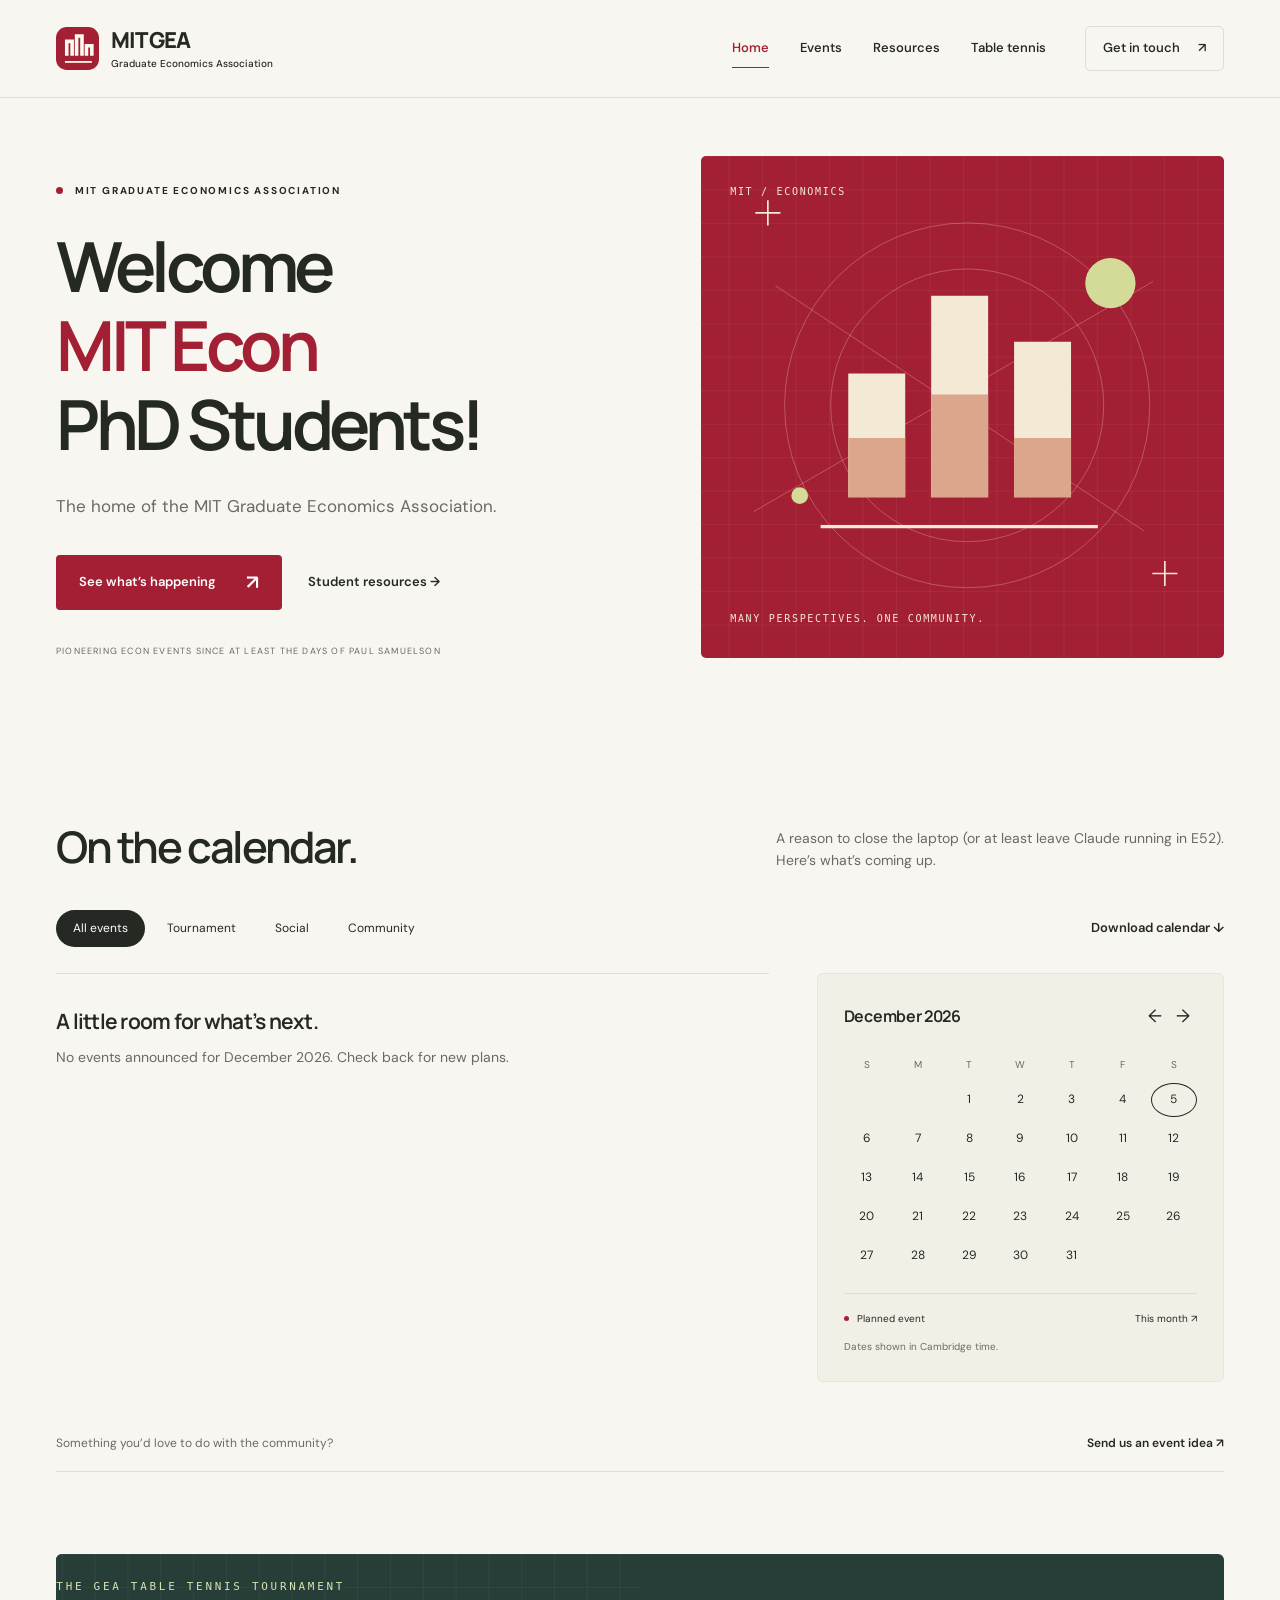
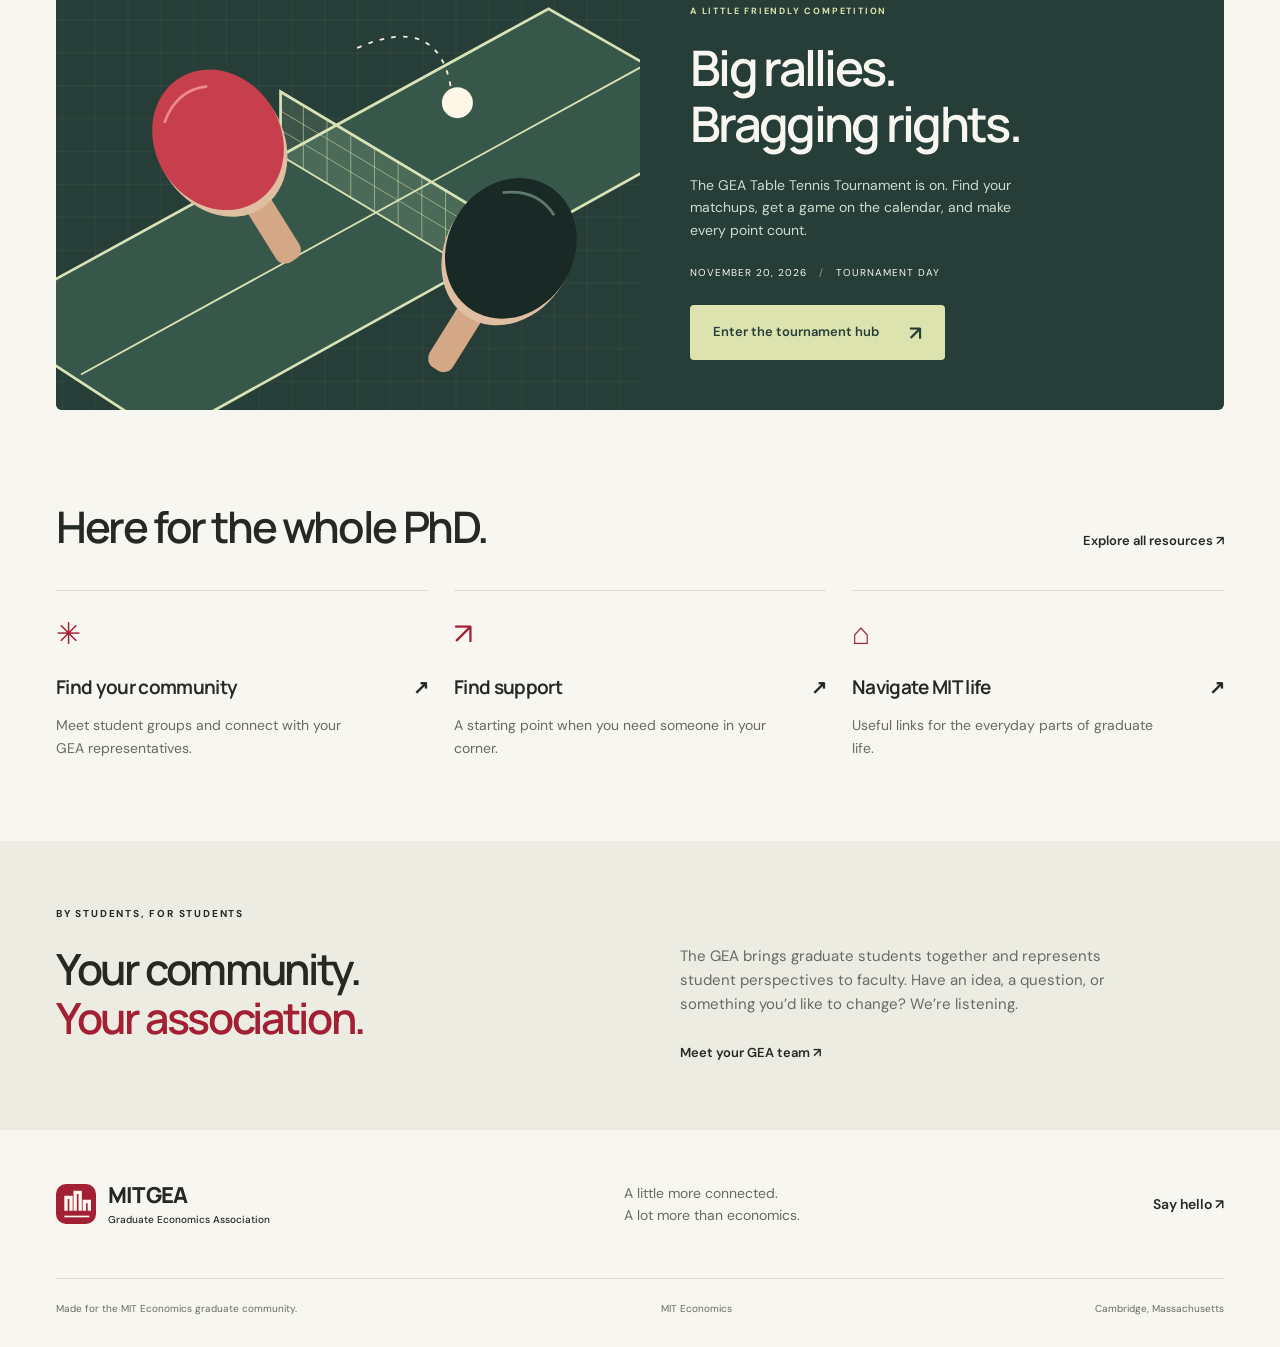
==== index.html @ 3aba7ceb "Made the initial website" ====
<!doctype html><html lang="en"><head><meta charset="utf-8"><meta name="viewport" content="width=device-width,initial-scale=1"><meta name="theme-color" content="#a31f34"><title>A community beyond the classroom | MIT GEA</title><meta name="description" content="Events, connections, and resources for the MIT Economics graduate community."><link rel="icon" href="assets/mark.svg" type="image/svg+xml"><link rel="stylesheet" href="assets/style.css"><script src="assets/app.js" defer></script></head><body><a class="skip" href="#main-content">Skip to content</a><header class="site-header"><a class="brand" href="index.html" aria-label="MIT GEA home"><img src="assets/mark.svg" width="43" height="43" alt=""><span>MIT GEA<small>Graduate Economics Association</small></span></a><button class="menu-toggle" aria-expanded="false" aria-controls="main-nav">Menu <span>＋</span></button><nav id="main-nav" aria-label="Main navigation"><a href="index.html" aria-current="page">Home</a><a href="index.html#events" >Events</a><a href="resources.html" >Resources</a><a href="table-tennis.html" >Table tennis</a><a class="nav-contact" href="mailto:gea-officers@mit.edu">Get in touch <span>↗</span></a></nav></header><main id="main-content"><section class="hero wrap"><div class="hero-copy"><p class="eyebrow"><span class="dot"></span> MIT GRADUATE ECONOMICS ASSOCIATION</p><h1>Welcome<br><em>MIT Econ</em><br>PhD Students!</h1><p class="lead">The home of the MIT Graduate Economics Association.</p><div class="actions"><a class="button" href="#events">See what’s happening <span>↗</span></a><a class="text-link" href="resources.html">Student resources →</a></div><div class="hero-foot"><span>PIONEERING ECON EVENTS SINCE AT LEAST THE DAYS OF PAUL SAMUELSON</span><span></span></div></div><div class="hero-art"><img src="assets/community.svg" alt="Three rising ivory columns connected by orbital lines on MIT red"></div></section>
    <!-- <div class="ticker"><span>YOUR PEOPLE.</span><i>✳</i><span>YOUR PLANS.</span><i>✳</i><span>YOUR PLACE AT MIT.</span><i>✳</i><span>THE GEA.</span><i>✳</i></div> -->

<section class="wrap section" id="events"><div class="section-heading"><div><p class="eyebrow"></p><h2>On the calendar.</h2></div><p>A reason to close the laptop (or at least leave Claude running in E52).<br>Here’s what’s coming up.</p></div><div class="calendar-toolbar"><div class="filter-group" role="group" aria-label="Filter events"><button data-filter="all" aria-pressed="true">All events</button><button data-filter="tournament" aria-pressed="false">Tournament</button><button data-filter="social" aria-pressed="false">Social</button><button data-filter="community" aria-pressed="false">Community</button></div><button class="text-link" id="download-calendar">Download calendar ↓</button></div><div class="events-layout"><div id="event-list" aria-live="polite"><p>Loading events…</p></div><aside class="calendar-panel" aria-label="Event calendar"><div class="month-nav"><h3 id="calendar-month"></h3><div><button id="previous-month" aria-label="Previous month">←</button><button id="next-month" aria-label="Next month">→</button></div></div><div class="weekdays" aria-hidden="true"><span>S</span><span>M</span><span>T</span><span>W</span><span>T</span><span>F</span><span>S</span></div><div id="calendar-grid"></div><div class="calendar-key"><span class="dot"></span> Planned event <button id="reset-month">This month ↗</button></div><p class="calendar-note">Dates shown in Cambridge time.</p></aside></div><noscript><p>JavaScript is needed for the interactive calendar. <a href="table-tennis.html">View tournament dates and details →</a></p></noscript><div class="idea-row"><span>Something you’d love to do with the community?</span><a href="mailto:gea-officers@mit.edu?subject=GEA%20event%20idea">Send us an event idea ↗</a></div></section>
<section class="feature wrap"><div class="feature-image"><img src="assets/table-tennis.svg" alt="Red and black paddles facing off across an illustrated green table tennis table" loading="lazy"></div><div class="feature-copy"><p class="eyebrow">A LITTLE FRIENDLY COMPETITION</p><h2>Big rallies.<br>Bragging rights.</h2><p>The GEA Table Tennis Tournament is on. Find your matchups, get a game on the calendar, and make every point count.</p><div class="feature-date">NOVEMBER 20, 2026 <span> / </span> TOURNAMENT DAY</div><a class="button light" href="table-tennis.html">Enter the tournament hub <span>↗</span></a></div></section>
<section class="wrap section"><div class="section-heading"><div><h2>Here for the whole PhD.</h2></div><a class="text-link" href="resources.html">Explore all resources ↗</a></div><div class="resource-preview"><a href="resources.html#community"><span class="tile-icon">✳</span><h3>Find your community <span>↗</span></h3><p>Meet student groups and connect with your GEA representatives.</p></a><a href="resources.html#support"><span class="tile-icon">↗</span><h3>Find support <span>↗</span></h3><p>A starting point when you need someone in your corner.</p></a><a href="resources.html#life"><span class="tile-icon">⌂</span><h3>Navigate MIT life <span>↗</span></h3><p>Useful links for the everyday parts of graduate life.</p></a></div></section>
<section class="about-strip"><div class="wrap"><p class="eyebrow">BY STUDENTS, FOR STUDENTS</p><h2>Your community.<br><em>Your association.</em></h2><div><p>The GEA brings graduate students together and represents student perspectives to faculty. Have an idea, a question, or something you’d like to change? We’re listening.</p><a class="text-link" href="resources.html#team">Meet your GEA team ↗</a></div></div></section></main><footer><div class="footer-top"><a class="brand" href="index.html"><img src="assets/mark.svg" width="40" height="40" alt=""><span>MIT GEA<small>Graduate Economics Association</small></span></a><p>A little more connected.<br>A lot more than economics.</p><a href="mailto:gea-officers@mit.edu">Say hello ↗</a></div><div class="footer-bottom"><span>Made for the MIT Economics graduate community.</span><a href="https://economics.mit.edu/">MIT Economics</a><span>Cambridge, Massachusetts</span></div></footer></body></html>
---- assets/style.css ----
@import url('https://fonts.googleapis.com/css2?family=DM+Sans:wght@400;450;500;550;600;650;700&family=Manrope:wght@400;500;600;650;700;750;800&display=swap');
:root{--paper:#f8f6f0;--ink:#252923;--muted:#696b62;--red:#a31f34;--line:#deded3;--green:#263e37;--lime:#dce3af;--display:'Manrope',Arial,sans-serif;--body:'DM Sans',Arial,sans-serif}*{box-sizing:border-box}html{scroll-behavior:smooth;scroll-padding-top:105px}body{margin:0;background:var(--paper);color:var(--ink);font-family:var(--body);font-size:16px;line-height:1.6}a{color:inherit;text-decoration:none}button{font:inherit;color:inherit;cursor:pointer}button,a{-webkit-tap-highlight-color:transparent}button{background:none}a:focus-visible,button:focus-visible,summary:focus-visible{outline:3px solid var(--red);outline-offset:5px}img{display:block;max-width:100%}h1,h2,h3,p{margin:0}h1,h2,h3{font-family:var(--display);line-height:1.14}h1{font-size:clamp(48px,5.4vw,82px);font-weight:650;letter-spacing:-.065em}h1 em,h2 em{font-style:normal;color:var(--red)}h2{font-size:clamp(33px,3.4vw,49px);font-weight:600;letter-spacing:-.055em}h3{font-size:21px;letter-spacing:-.035em;font-weight:650}p{color:var(--muted)}.wrap{max-width:1320px;width:calc(100% - 112px);margin:auto}.section{padding-top:92px;padding-bottom:82px}.eyebrow{font-size:10px;letter-spacing:1.8px;font-weight:700;color:var(--ink);margin-bottom:22px}.dot{display:inline-block;width:7px;height:7px;border-radius:50%;background:var(--red);margin-right:8px}.site-header{height:98px;padding:0 56px;display:flex;align-items:center;justify-content:space-between;border-bottom:1px solid var(--line);background:var(--paper);position:sticky;top:0;z-index:20}.brand{display:flex;align-items:center;gap:12px}.brand>span{font-family:var(--display);font-weight:800;font-size:22px;letter-spacing:-1px;line-height:1.2}.brand small{display:block;font-family:var(--body);font-size:10px;font-weight:500;letter-spacing:0;margin-top:5px}nav{display:flex;gap:31px;align-items:center}nav a{font-size:13px;font-weight:550;padding:9px 0}nav a[aria-current]{color:var(--red);border-bottom:1px solid var(--red)}nav a:hover,.text-link:hover{color:var(--red)}nav .nav-contact{border:1px solid var(--line);padding:11px 17px;border-radius:5px;margin-left:8px}.nav-contact span{margin-left:15px}.menu-toggle{display:none}.skip{position:fixed;left:15px;top:-100px;z-index:100;background:var(--paper);padding:12px}.skip:focus{top:10px}.hero{display:grid;grid-template-columns:1.12fr 1fr;gap:60px;padding-top:58px;padding-bottom:58px;align-items:stretch}.hero-copy{padding-top:27px;display:flex;flex-direction:column}.hero .eyebrow{margin-bottom:28px}.lead{font-size:17px;line-height:1.8;margin-top:28px;max-width:540px}.actions{display:flex;align-items:center;gap:26px;flex-wrap:wrap;margin-top:33px}.button{display:inline-flex;align-items:center;justify-content:space-between;gap:30px;background:var(--red);color:white;padding:16px 22px;border:1px solid transparent;border-radius:4px;font-size:13px;font-weight:600;transition:background .2s,transform .2s}.button:hover{background:#81152a;transform:translateY(-2px)}.button span{font-size:20px;line-height:1}.text-link{font-size:13px;font-weight:600;padding:0;border:0}.hero-foot{display:flex;justify-content:space-between;gap:20px;font-size:9px;letter-spacing:1.2px;padding-top:34px;margin-top:auto;color:var(--muted)}.hero-art{position:relative;overflow:hidden;border-radius:5px;min-height:480px}.hero-art>img{width:100%;height:100%;object-fit:cover}.art-label{position:absolute;bottom:67px;left:30px;border:1px solid #f4e9d560;border-radius:30px;padding:7px 14px;font-size:10px;color:#fff3df;backdrop-filter:blur(8px)}.ticker{display:flex;align-items:center;justify-content:space-around;gap:20px;border-top:1px solid var(--line);border-bottom:1px solid var(--line);padding:22px 35px;font-size:11px;letter-spacing:2px;font-weight:600}.ticker i{font-size:23px;color:var(--red);font-style:normal}.section-heading{display:flex;align-items:flex-end;justify-content:space-between;gap:30px;margin-bottom:38px}.section-heading .eyebrow{margin-bottom:14px}.section-heading>p{font-size:14px}.calendar-toolbar{display:flex;justify-content:space-between;gap:20px;align-items:center;margin-bottom:26px}.filter-group{display:flex;gap:5px;flex-wrap:wrap}.filter-group button{border:1px solid transparent;padding:8px 16px;border-radius:30px;font-size:12px}.filter-group button[aria-pressed=true]{background:var(--ink);color:white}.filter-group button:hover{border-color:var(--line)}.events-layout{display:grid;grid-template-columns:1.75fr 1fr;gap:48px}.event-card{display:grid;grid-template-columns:69px 1fr 22px;gap:24px;padding:28px 0;border-top:1px solid var(--line);align-items:start}.event-card:last-child{border-bottom:1px solid var(--line)}.event-date{background:#eeeee4;border:1px solid #e2e2d5;border-radius:4px;padding:9px;text-align:center;line-height:1.3}.event-date span{font-size:10px;font-weight:600;text-transform:uppercase}.event-date strong{font-size:30px;display:block;font-family:var(--display);font-weight:500}.event-label{font-size:9px;letter-spacing:1.2px;text-transform:uppercase;color:var(--red);font-weight:600;margin-bottom:9px}.event-card h3{font-size:21px}.event-card p{font-size:13px;margin-top:10px;max-width:430px}.event-meta{font-size:11px;color:var(--muted);display:flex;gap:12px;flex-wrap:wrap;margin-top:18px}.event-card .event-action{font-size:12px;font-weight:600;display:inline-block;margin-top:14px}.event-card .event-action:hover{text-decoration:underline}.event-arrow{font-size:22px}.calendar-panel{background:#f0f0e6;padding:26px;border-radius:6px;align-self:start;border:1px solid #e6e6da}.month-nav{display:flex;align-items:center;justify-content:space-between;margin-bottom:24px}.month-nav h3{font-size:16px;letter-spacing:-.3px}.month-nav button{border:0;padding:2px 7px;font-size:18px}.weekdays,#calendar-grid{display:grid;grid-template-columns:repeat(7,1fr);text-align:center;gap:5px}.weekdays{font-size:10px;color:var(--muted);margin-bottom:10px}#calendar-grid button,#calendar-grid>span{height:34px;border:1px solid transparent;font-size:12px;display:flex;justify-content:center;align-items:center;border-radius:50%;position:relative}#calendar-grid button:hover{border-color:var(--red)}#calendar-grid .has-event{background:var(--red);color:white}#calendar-grid .today{border-color:var(--ink)}#calendar-grid button[aria-pressed=true]{outline:2px solid var(--red);outline-offset:2px}.calendar-key{font-size:10px;display:flex;align-items:center;margin-top:20px;border-top:1px solid var(--line);padding-top:17px}.calendar-key button{margin-left:auto;border:0;font-size:10px;padding:0}.calendar-key .dot{width:5px;height:5px}.calendar-note{font-size:10px;margin-top:12px}.empty-state{border-top:1px solid var(--line);padding:36px 0}.empty-state h3{margin-bottom:12px}.empty-state p{font-size:14px}.empty-state button{margin-top:20px}.idea-row{display:flex;justify-content:space-between;gap:20px;margin-top:34px;padding:18px 0;border-bottom:1px solid var(--line);font-size:12px;color:var(--muted)}.idea-row a{color:var(--ink);font-weight:600}.feature{display:grid;grid-template-columns:1fr 1fr;background:var(--green);color:var(--paper);border-radius:6px;overflow:hidden}.feature-image{display:flex;align-items:center}.feature-image img{height:100%;width:100%;object-fit:cover}.feature-copy{padding:50px}.feature-copy .eyebrow{color:var(--lime);font-size:9px}.feature-copy h2{font-size:49px}.feature-copy>p:not(.eyebrow){color:#cfdbce;font-size:14px;margin-top:22px;max-width:360px}.feature-date{font-size:10px;letter-spacing:1px;margin:24px 0}.feature-date span{opacity:.5;margin:0 8px}.button.light{background:var(--lime);color:var(--green)}.button.light:hover{background:#edf1cf}.resource-preview{display:grid;grid-template-columns:repeat(3,1fr);gap:26px}.resource-preview>a{border-top:1px solid var(--line);padding-top:28px}.tile-icon{font-size:30px;color:var(--red);display:inline-block;margin-bottom:28px;line-height:1}.resource-preview h3{font-size:19px;display:flex;justify-content:space-between;gap:10px}.resource-preview p{font-size:14px;margin-top:16px;max-width:315px}.resource-preview a:hover h3{color:var(--red)}.about-strip{background:#ecece2;padding:65px 0}.about-strip .wrap{display:grid;grid-template-columns:1fr 1fr;column-gap:80px}.about-strip .eyebrow{grid-column:1/-1}.about-strip h2{font-size:43px}.about-strip p:not(.eyebrow){font-size:15px;max-width:460px;margin-bottom:23px}.footer-top{display:flex;justify-content:space-between;align-items:center;gap:24px;padding:52px 0}.footer-top>p{font-size:14px}.footer-top>a:last-child{font-size:14px;font-weight:600}footer{width:calc(100% - 112px);max-width:1320px;margin:auto}.footer-bottom{display:flex;justify-content:space-between;gap:20px;padding:22px 0 30px;border-top:1px solid var(--line);font-size:10px;color:var(--muted)}.page-intro{padding:72px 0 46px}.page-intro h1{font-size:66px}.jump-links{display:flex;gap:12px;margin-top:35px;flex-wrap:wrap}.jump-links a{font-size:12px;padding:10px 19px;border:1px solid var(--line);border-radius:30px}.jump-links a:hover{background:var(--ink);color:white}.resource-section{border-top:1px solid var(--line);padding-top:50px;padding-bottom:55px}.resource-section h2{font-size:36px}.directory{display:grid;grid-template-columns:repeat(3,1fr);gap:0 35px;margin-top:30px}.directory a{padding:25px 0;border-top:1px solid var(--line)}.directory h3{font-size:17px;display:flex;gap:15px;justify-content:space-between}.directory p{font-size:13px;margin-top:12px}.directory a:hover h3{color:var(--red)}.team-section{background:#ecece2}.team-grid{display:grid;grid-template-columns:1fr .8fr 1.4fr;gap:35px}.team-grid h3{font-size:22px;line-height:1.5}.team-grid a{display:inline-block;font-size:12px;margin-top:20px}.team-grid .eyebrow{margin-bottom:14px}.source-note{font-size:11px;color:var(--muted);padding:24px 0;border-bottom:1px solid var(--line)}.source-note a{text-decoration:underline}.tournament-hero{display:grid;grid-template-columns:.9fr 1.1fr;gap:60px;padding:50px 0 65px;align-items:center}.breadcrumb{font-size:12px;display:inline-block;margin-bottom:40px}.tournament-hero h1{font-size:102px;line-height:.98}.tournament-hero .eyebrow{margin-bottom:20px}.tournament-hero .button{margin-top:26px}.tournament-art{border-radius:6px;overflow:hidden;background:var(--green);transform:rotate(2deg)}.tournament-art img{height:420px;width:100%;object-fit:cover}.poster-caption{display:flex;justify-content:space-between;color:var(--lime);font-family:var(--display);font-size:26px;font-weight:650;letter-spacing:-1px;padding:22px 28px;border-top:1px solid #dce3af50}.deadline-bar{background:var(--green);color:var(--paper);padding:34px 0}.deadline-bar .wrap{display:flex;align-items:center;justify-content:space-between;gap:25px}.deadline-bar .eyebrow{color:var(--lime);font-size:9px;display:block;margin-bottom:7px}.deadline-bar strong{font-family:var(--display);font-size:24px;letter-spacing:-.7px;display:block}.deadline-bar div>span:last-child{font-size:12px;color:#c5d2c9;display:block;margin-top:8px}.deadline-arrow{font-size:40px;color:var(--lime)}.steps{display:grid;grid-template-columns:repeat(3,1fr);gap:28px}.steps>a{padding:27px;border:1px solid var(--line);border-radius:5px;transition:background .2s}.steps>a:hover{background:#efeee5}.step-number{display:flex;justify-content:space-between;color:var(--red);font-size:30px;letter-spacing:-1px;margin-bottom:38px}.step-number>span{font-size:22px}.steps h3{font-size:23px}.steps p{font-size:14px;margin:18px 0 27px}.steps small{display:block;font-size:9px;letter-spacing:1.1px;color:var(--muted);margin-top:22px}.tournament-details{display:grid;grid-template-columns:1fr 1.3fr;gap:60px;padding:10px 0 75px}.faq details{border-top:1px solid var(--line);padding:20px 0}.faq details:last-child{border-bottom:1px solid var(--line)}.faq summary{cursor:pointer;font-size:15px;font-weight:600;list-style:none;position:relative;padding-right:30px}.faq summary::-webkit-details-marker{display:none}.faq summary:after{content:'+';position:absolute;right:0;font-size:23px;top:-6px;font-weight:400}.faq details[open] summary:after{content:'−'}.faq p{font-size:14px;margin-top:16px}.faq a{text-decoration:underline}.contact-banner{display:flex;align-items:center;gap:30px;background:#ecece2;padding:38px;margin-bottom:65px;border-radius:6px}.contact-banner h2{font-size:30px}.contact-banner p{font-size:13px;margin-top:9px}.contact-banner .tile-icon{margin:0;font-size:45px}.contact-banner .button{margin-left:auto}body::selection{background:var(--lime)}
@media(min-width:1500px){.hero-art{max-height:550px}.hero h1{font-size:80px}}
@media(max-width:1100px){.wrap,footer{width:calc(100% - 64px)}.site-header{padding:0 32px}nav{gap:19px}.brand small{font-size:8px}.hero{gap:30px}.hero-art{min-height:430px}.hero h1{font-size:57px}.hero-foot{font-size:8px}.lead{font-size:15px}.actions{gap:20px}.events-layout{gap:28px;grid-template-columns:1.4fr 1fr}.feature-copy{padding:35px}.feature-copy h2{font-size:41px}.event-card{gap:16px}.event-card h3{font-size:18px}.tournament-hero{gap:35px}.tournament-hero h1{font-size:90px}.tournament-art img{height:370px}.poster-caption{font-size:21px}.team-grid h3{font-size:19px}}
@media(max-width:800px){.site-header{height:80px}.menu-toggle{display:flex;gap:16px;align-items:center;border:1px solid var(--line);border-radius:4px;padding:7px 13px;font-size:12px}.menu-toggle span{font-size:19px}nav{display:none;position:absolute;top:80px;left:0;right:0;background:var(--paper);border-bottom:1px solid var(--line);padding:20px 32px;align-items:stretch}nav.is-open{display:flex;flex-direction:column;gap:12px}nav .nav-contact{margin:0}.hero{grid-template-columns:1fr 1fr;gap:24px;padding-top:30px}.hero-copy{padding-top:10px}.hero h1{font-size:45px}.hero .eyebrow{font-size:8px;letter-spacing:1px}.hero-art{min-height:400px}.hero-foot{display:none}.art-label{display:none}.actions{gap:18px;margin-top:24px}.lead{margin-top:20px}.ticker{font-size:9px;letter-spacing:1px;padding:16px}.ticker i{font-size:18px}.section{padding:60px 0}.section-heading{gap:20px}.section-heading>p{font-size:12px}.events-layout{grid-template-columns:1fr 300px;gap:20px}.event-card{grid-template-columns:52px 1fr;gap:12px}.event-arrow{display:none}.event-date strong{font-size:25px}.calendar-panel{padding:20px}.calendar-toolbar{align-items:flex-start}.filter-group button{padding:7px 11px}.calendar-toolbar>.text-link{font-size:11px;padding-top:10px}.feature-copy{padding:30px}.feature-copy h2{font-size:35px}.feature-date{line-height:1.8}.resource-preview{gap:20px}.resource-preview h3{font-size:17px}.resource-preview p{font-size:13px}.about-strip .wrap{column-gap:35px}.about-strip h2{font-size:36px}.footer-top>p{display:none}.directory{grid-template-columns:repeat(2,1fr)}.team-grid{grid-template-columns:1fr 1fr}.team-grid>div:last-child{grid-column:1/-1}.page-intro h1{font-size:55px}.tournament-hero h1{font-size:77px}.tournament-art img{height:340px}.poster-caption{font-size:16px;padding:20px}.deadline-bar strong{font-size:20px}.steps{gap:15px}.steps>a{padding:20px}.steps h3{font-size:20px}.tournament-details{gap:30px;grid-template-columns:1fr 1.4fr}.contact-banner{flex-wrap:wrap}.contact-banner .button{margin-left:75px}}
@media(max-width:600px){.wrap,footer{width:calc(100% - 40px)}.site-header{padding:0 20px}.brand>span{font-size:20px}.brand img{width:36px;height:36px}.brand small{font-size:8px}.hero{grid-template-columns:1fr;padding-bottom:30px;gap:32px}.hero-copy{padding-top:15px}.hero h1{font-size:54px}.hero .eyebrow{font-size:9px}.hero-art{min-height:0;height:340px}.hero-art img{object-position:center 53%}.lead{font-size:16px}.hero-foot{display:flex;margin-top:4px;padding-top:30px;font-size:8px}.ticker{gap:10px;flex-wrap:wrap;font-size:8px}.ticker span:last-of-type,.ticker i:last-child{display:none}.section-heading{display:block;margin-bottom:28px}.section-heading>p,.section-heading>.text-link{margin-top:18px;display:block}.section{padding:50px 0}.eyebrow{font-size:9px;margin-bottom:17px}.calendar-toolbar{flex-wrap:wrap;gap:12px}.events-layout{display:flex;flex-direction:column;gap:24px}.calendar-panel{width:100%;max-width:none}.event-card{grid-template-columns:58px 1fr;gap:18px}.event-card h3{font-size:20px}.event-card p{font-size:14px}.event-meta{font-size:11px}.calendar-panel{padding:24px}#calendar-grid button,#calendar-grid>span{height:37px;border-radius:6px}.idea-row{display:block;line-height:1.8}.idea-row a{display:block;margin-top:10px}.feature{grid-template-columns:1fr}.feature-image{height:260px}.feature-copy{padding:30px}.feature-copy h2{font-size:42px}.resource-preview{grid-template-columns:1fr;gap:27px}.resource-preview>a{padding-top:22px}.tile-icon{margin-bottom:19px}.resource-preview h3{font-size:21px}.resource-preview p{max-width:none;font-size:14px}.about-strip{padding:42px 0}.about-strip .wrap{grid-template-columns:1fr}.about-strip h2{font-size:38px;margin-bottom:25px}.footer-top{padding:35px 0}.footer-top>a:last-child{font-size:12px}.footer-bottom{flex-direction:column;gap:10px}.page-intro{padding:48px 0 36px}.page-intro h1{font-size:45px}.jump-links{gap:8px}.jump-links a{padding:9px 13px}.resource-section h2{font-size:32px}.directory{grid-template-columns:1fr;margin-top:24px}.directory a{padding:22px 0}.directory h3{font-size:19px}.team-grid{grid-template-columns:1fr;gap:32px}.team-grid>div:last-child{grid-column:auto}.team-grid h3{font-size:23px}.team-grid a{margin-top:13px}.source-note{line-height:1.9}.tournament-hero{grid-template-columns:1fr;padding:30px 0 45px;gap:40px}.breadcrumb{margin-bottom:28px}.tournament-hero h1{font-size:88px}.tournament-art{transform:rotate(1deg)}.tournament-art img{height:auto}.poster-caption{font-size:21px}.deadline-bar .wrap{flex-direction:column;align-items:flex-start;gap:25px}.deadline-bar strong{font-size:24px}.deadline-arrow{display:none}.steps{grid-template-columns:1fr;gap:18px}.steps>a{padding:27px}.step-number{margin-bottom:24px}.steps h3{font-size:25px}.steps p{margin:14px 0 20px}.tournament-details{grid-template-columns:1fr;gap:30px;padding-bottom:45px}.contact-banner{padding:27px;gap:20px;margin-bottom:30px}.contact-banner .tile-icon{display:none}.contact-banner .button{margin-left:0}.contact-banner h2{font-size:28px}}
@media(prefers-reduced-motion:reduce){html{scroll-behavior:auto}*,*:before,*:after{transition:none!important}}
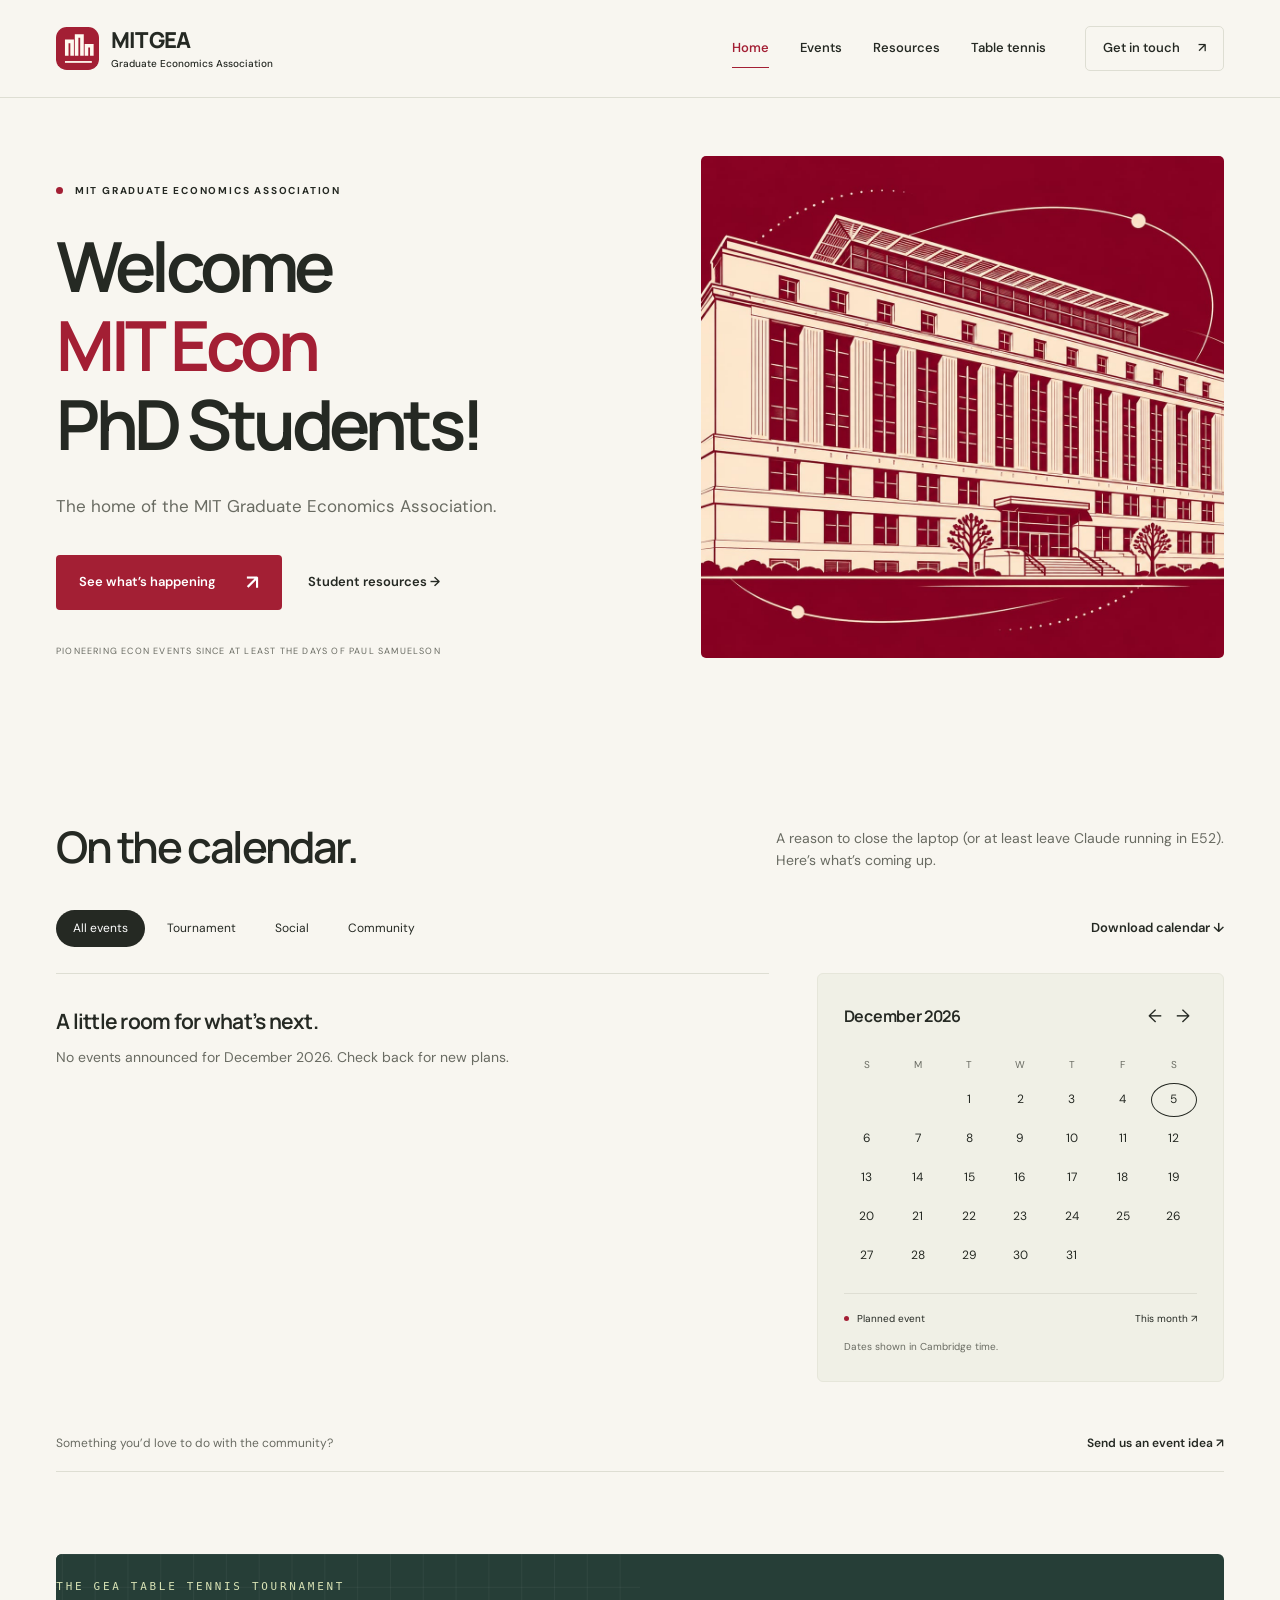
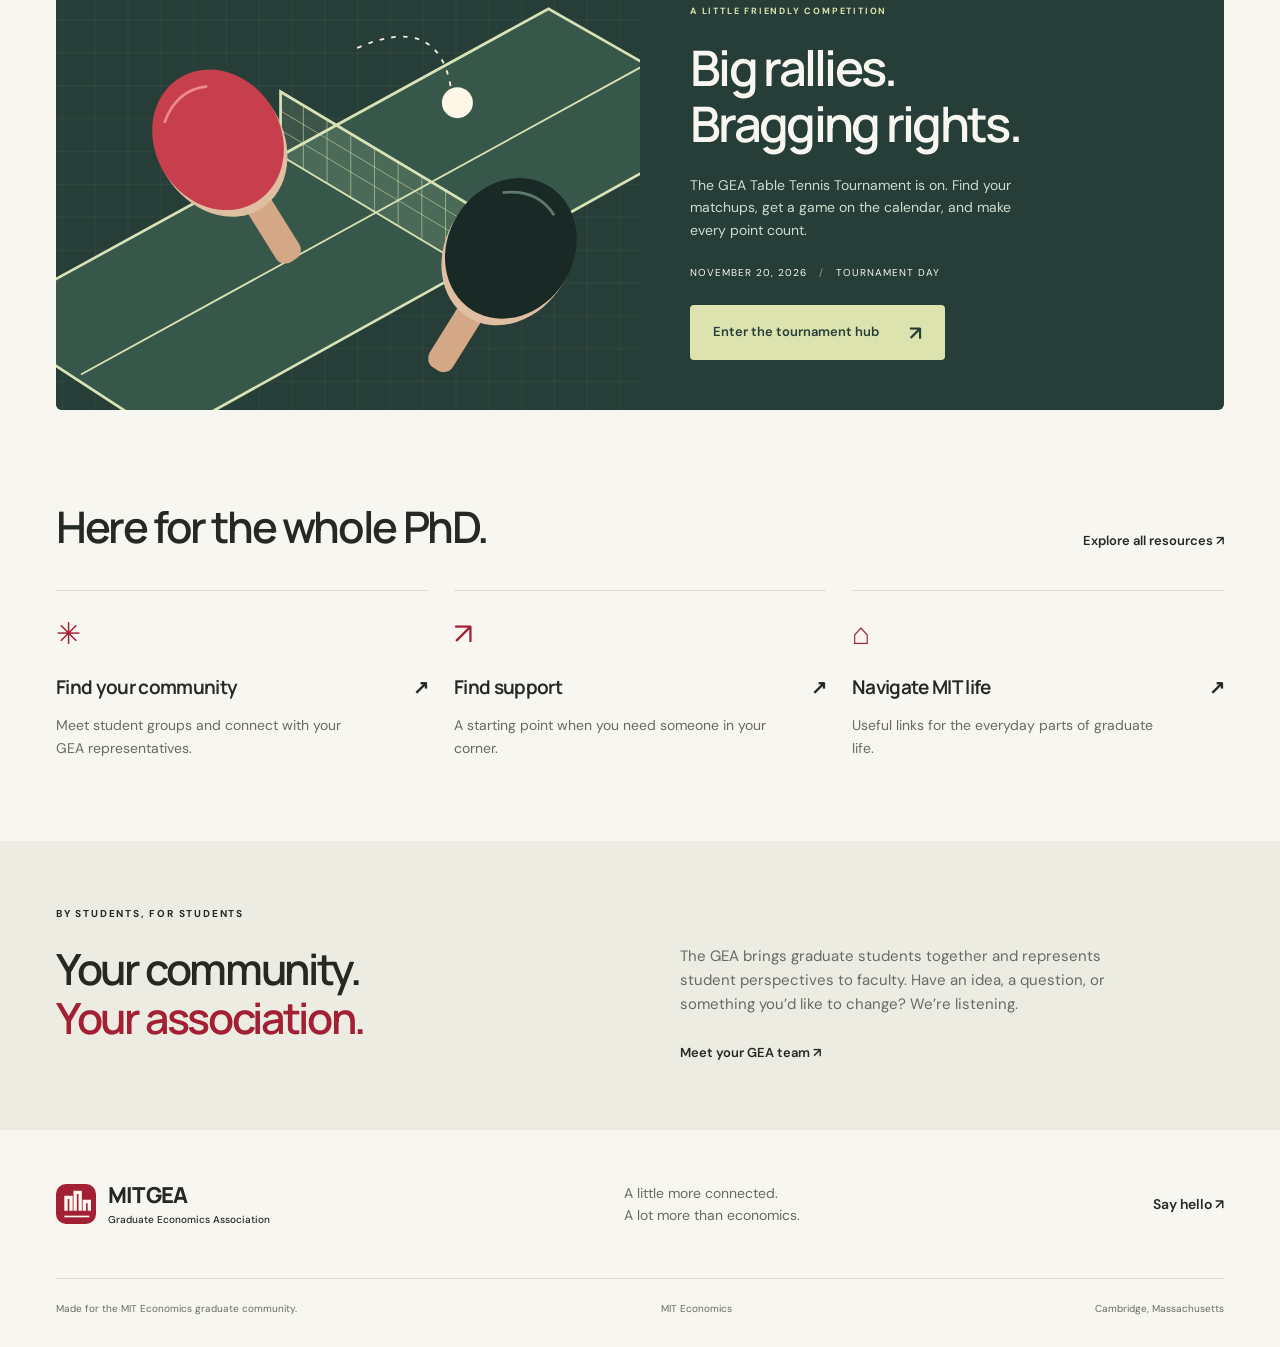
==== commit a610a54d: "Updated image" ====
--- a/index.html
+++ b/index.html
@@ -1,4 +1,4 @@
-<!doctype html><html lang="en"><head><meta charset="utf-8"><meta name="viewport" content="width=device-width,initial-scale=1"><meta name="theme-color" content="#a31f34"><title>A community beyond the classroom | MIT GEA</title><meta name="description" content="Events, connections, and resources for the MIT Economics graduate community."><link rel="icon" href="assets/mark.svg" type="image/svg+xml"><link rel="stylesheet" href="assets/style.css"><script src="assets/app.js" defer></script></head><body><a class="skip" href="#main-content">Skip to content</a><header class="site-header"><a class="brand" href="index.html" aria-label="MIT GEA home"><img src="assets/mark.svg" width="43" height="43" alt=""><span>MIT GEA<small>Graduate Economics Association</small></span></a><button class="menu-toggle" aria-expanded="false" aria-controls="main-nav">Menu <span>＋</span></button><nav id="main-nav" aria-label="Main navigation"><a href="index.html" aria-current="page">Home</a><a href="index.html#events" >Events</a><a href="resources.html" >Resources</a><a href="table-tennis.html" >Table tennis</a><a class="nav-contact" href="mailto:gea-officers@mit.edu">Get in touch <span>↗</span></a></nav></header><main id="main-content"><section class="hero wrap"><div class="hero-copy"><p class="eyebrow"><span class="dot"></span> MIT GRADUATE ECONOMICS ASSOCIATION</p><h1>Welcome<br><em>MIT Econ</em><br>PhD Students!</h1><p class="lead">The home of the MIT Graduate Economics Association.</p><div class="actions"><a class="button" href="#events">See what’s happening <span>↗</span></a><a class="text-link" href="resources.html">Student resources →</a></div><div class="hero-foot"><span>PIONEERING ECON EVENTS SINCE AT LEAST THE DAYS OF PAUL SAMUELSON</span><span></span></div></div><div class="hero-art"><img src="assets/community.svg" alt="Three rising ivory columns connected by orbital lines on MIT red"></div></section>
+<!doctype html><html lang="en"><head><meta charset="utf-8"><meta name="viewport" content="width=device-width,initial-scale=1"><meta name="theme-color" content="#a31f34"><title>A community beyond the classroom | MIT GEA</title><meta name="description" content="Events, connections, and resources for the MIT Economics graduate community."><link rel="icon" href="assets/mark.svg" type="image/svg+xml"><link rel="stylesheet" href="assets/style.css"><script src="assets/app.js" defer></script></head><body><a class="skip" href="#main-content">Skip to content</a><header class="site-header"><a class="brand" href="index.html" aria-label="MIT GEA home"><img src="assets/mark.svg" width="43" height="43" alt=""><span>MIT GEA<small>Graduate Economics Association</small></span></a><button class="menu-toggle" aria-expanded="false" aria-controls="main-nav">Menu <span>＋</span></button><nav id="main-nav" aria-label="Main navigation"><a href="index.html" aria-current="page">Home</a><a href="index.html#events" >Events</a><a href="resources.html" >Resources</a><a href="table-tennis.html" >Table tennis</a><a class="nav-contact" href="mailto:gea-officers@mit.edu">Get in touch <span>↗</span></a></nav></header><main id="main-content"><section class="hero wrap"><div class="hero-copy"><p class="eyebrow"><span class="dot"></span> MIT GRADUATE ECONOMICS ASSOCIATION</p><h1>Welcome<br><em>MIT Econ</em><br>PhD Students!</h1><p class="lead">The home of the MIT Graduate Economics Association.</p><div class="actions"><a class="button" href="#events">See what’s happening <span>↗</span></a><a class="text-link" href="resources.html">Student resources →</a></div><div class="hero-foot"><span>PIONEERING ECON EVENTS SINCE AT LEAST THE DAYS OF PAUL SAMUELSON</span><span></span></div></div><div class="hero-art"><img src="assets/homepage_e52.jpeg" alt="Illustration of MIT’s E52 building in ivory on a red background"></div></section>
     <!-- <div class="ticker"><span>YOUR PEOPLE.</span><i>✳</i><span>YOUR PLANS.</span><i>✳</i><span>YOUR PLACE AT MIT.</span><i>✳</i><span>THE GEA.</span><i>✳</i></div> -->
 
 <section class="wrap section" id="events"><div class="section-heading"><div><p class="eyebrow"></p><h2>On the calendar.</h2></div><p>A reason to close the laptop (or at least leave Claude running in E52).<br>Here’s what’s coming up.</p></div><div class="calendar-toolbar"><div class="filter-group" role="group" aria-label="Filter events"><button data-filter="all" aria-pressed="true">All events</button><button data-filter="tournament" aria-pressed="false">Tournament</button><button data-filter="social" aria-pressed="false">Social</button><button data-filter="community" aria-pressed="false">Community</button></div><button class="text-link" id="download-calendar">Download calendar ↓</button></div><div class="events-layout"><div id="event-list" aria-live="polite"><p>Loading events…</p></div><aside class="calendar-panel" aria-label="Event calendar"><div class="month-nav"><h3 id="calendar-month"></h3><div><button id="previous-month" aria-label="Previous month">←</button><button id="next-month" aria-label="Next month">→</button></div></div><div class="weekdays" aria-hidden="true"><span>S</span><span>M</span><span>T</span><span>W</span><span>T</span><span>F</span><span>S</span></div><div id="calendar-grid"></div><div class="calendar-key"><span class="dot"></span> Planned event <button id="reset-month">This month ↗</button></div><p class="calendar-note">Dates shown in Cambridge time.</p></aside></div><noscript><p>JavaScript is needed for the interactive calendar. <a href="table-tennis.html">View tournament dates and details →</a></p></noscript><div class="idea-row"><span>Something you’d love to do with the community?</span><a href="mailto:gea-officers@mit.edu?subject=GEA%20event%20idea">Send us an event idea ↗</a></div></section>
